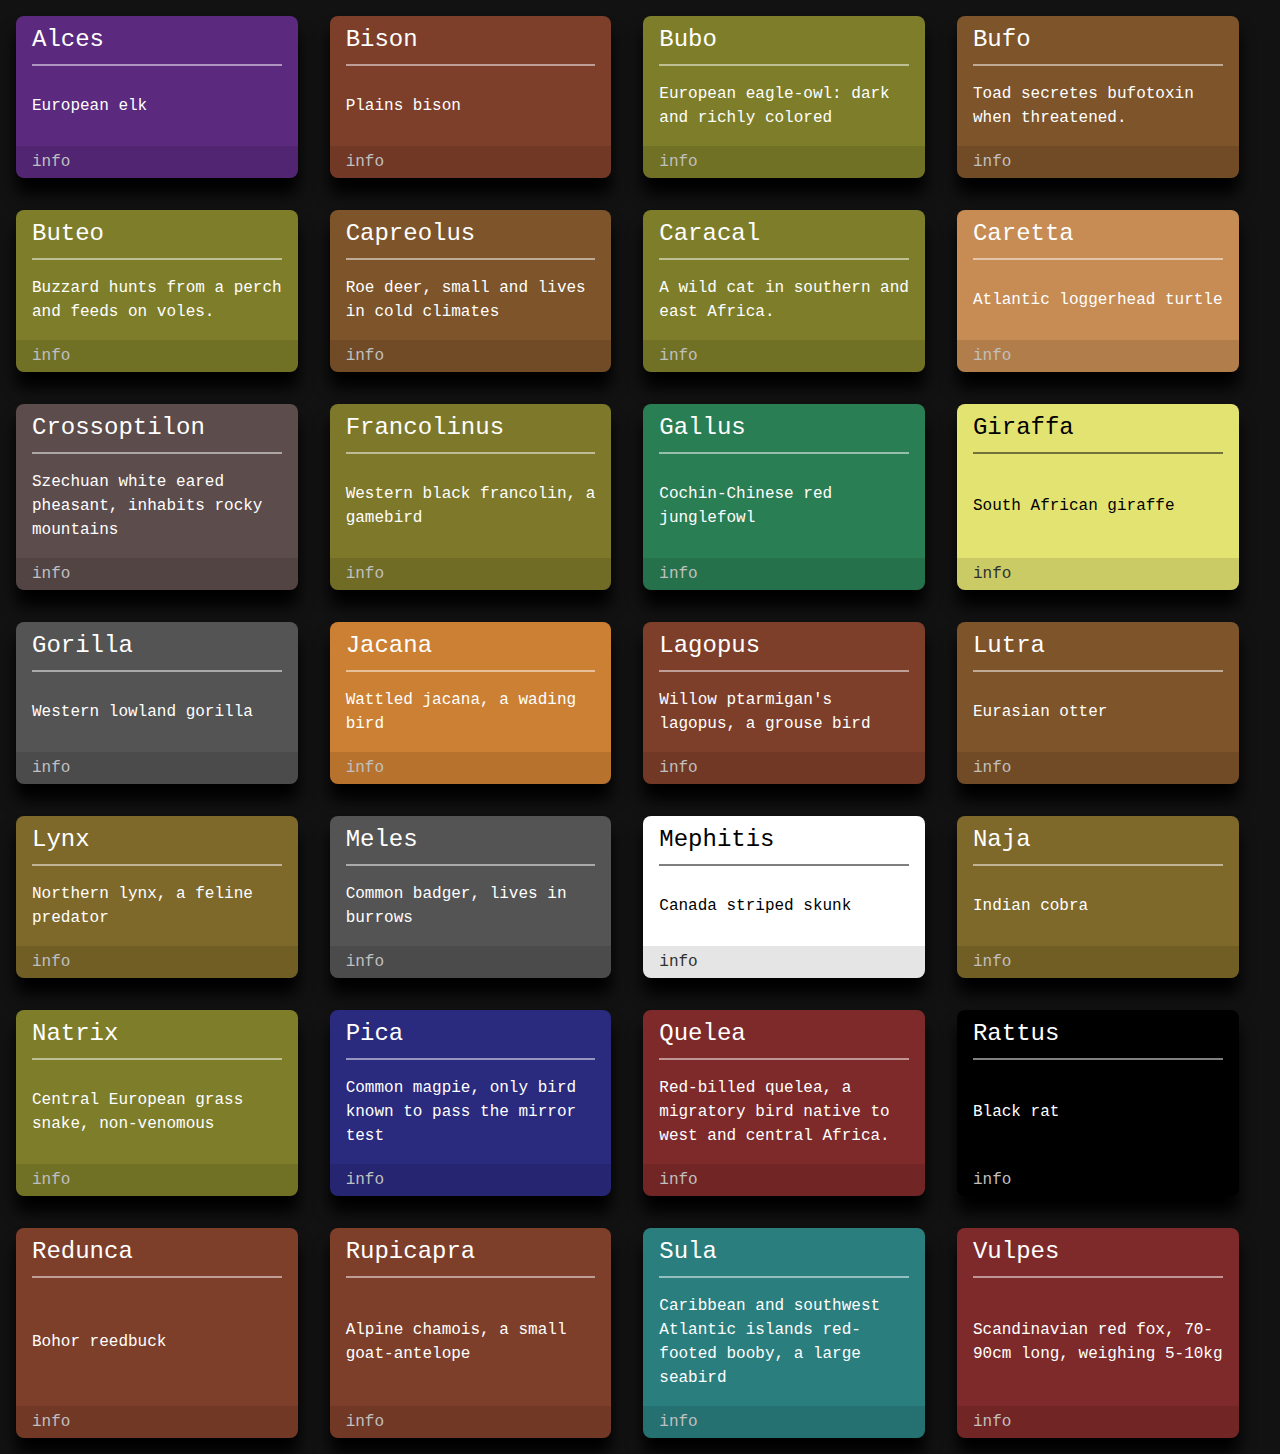
==== misc/animal.html @ 0902991e "Create animal.html" ====
<!doctype html>
<title>
Animals
</title>
<style>
	:root {color-scheme: dark;}
	body {
		display: flex;
		flex-wrap: wrap;
		font-family: monospace;
		font-size: 16px;
		margin: 0;
	}
	section {
		justify-content: space-between;
		border-radius: .5em;
		box-shadow: #000 0 1em 1em;
		display: flex;
		flex-direction: column;
		margin: 1em;
		padding: 0 1em;
		overflow: hidden;
		width: 26ch;
	}
	a {
		color: #C0C0C0;
		display: block;
		background: rgba(0,0,0,.1);
		line-height: 2;
		margin: 0 -1em;
		padding: 0 1em;
		text-decoration: none;
	}
	.light a {
		color: #303030;
	}
	a:hover {
		background: rgba(32,32,32,.3);
	}
	h2 {
		border-bottom: 2px solid;
		border-bottom-color: rgba(255,255,255,.5);
		font-weight: normal;
		line-height: 2;
		margin: 0;
	}
	.light {
		color: #000;
	}
	.light h2 {
		border-bottom-color: rgba(0,0,0,.5);
	}
	p {
		line-height: 1.5;
		margin: 1em 0;
	}
</style>

<section style="background-color: hsl(275, 50%, 33%)">
	<h2>Alces</h2>
	<p>European elk</p>
	<a href="https://en.wikipedia.org/wiki/Moose#Subspecies">info</a>
</section>

<section style="background-color: hsl(15, 50%, 33%)">
	<h2>Bison</h2>
	<p>Plains bison</p>
	<a href="https://en.wikipedia.org/wiki/Plains_bison">info</a>
</section>

<section style="background-color: hsl(60, 50%, 33%)">
	<h2>Bubo</h2>
	<p>European eagle-owl: dark and richly colored</p>
	<a href="https://en.wikipedia.org/wiki/Eurasian_eagle-owl#Subspecies">info</a>
</section>

<section style="background-color: hsl(30, 50%, 33%)">
	<h2>Bufo</h2>
	<p>Toad secretes bufotoxin when threatened.</p>
	<a href="https://en.wikipedia.org/wiki/Common_toad">info</a>
</section>

<section style="background-color: hsl(60, 50%, 33%)">
	<h2>Buteo</h2>
	<p>Buzzard hunts from a perch and feeds on voles.</p>
	<a href="https://en.wikipedia.org/wiki/Common_buzzard">info</a>
</section>

<section style="background-color: hsl(30, 50%, 33%)">
	<h2>Capreolus</h2>
	<p>Roe deer, small and lives in cold climates</p>
	<a href="https://en.wikipedia.org/wiki/Roe_deer">info</a>
</section>

<section style="background-color: hsl(60, 50%, 33%)">
	<h2>Caracal</h2>
	<p>A wild cat in southern and east Africa.</p>
	<a href="https://en.wikipedia.org/wiki/Caracal">info</a>
</section>

<section style="background-color: hsl(30, 50%, 55%)">
	<h2>Caretta</h2>
	<p>Atlantic loggerhead turtle</p>
	<a href="https://en.wikipedia.org/wiki/Loggerhead_sea_turtle">info</a>
</section>

<section style="background-color: hsl(0, 10%, 33%)">
	<h2>Crossoptilon</h2>
	<p>Szechuan white eared pheasant, inhabits rocky mountains</p>
	<a href="https://en.wikipedia.org/wiki/Crossoptilon_crossoptilon_crossoptilon">info</a>
</section>

<section style="background-color: hsl(56, 50%, 33%)">
	<h2>Francolinus</h2>
	<p>Western black francolin, a gamebird</p>
	<a href="https://en.wikipedia.org/wiki/Black_francolin">info</a>
</section>

<section style="background-color: hsl(150, 50%, 33%)">
	<h2>Gallus</h2>
	<p>Cochin-Chinese red junglefowl</p>
	<a href="https://en.wikipedia.org/wiki/Gallus_gallus_gallus">info</a>
</section>

<section class="light" style="background-color: hsl(60, 67%, 67%);">
	<h2>Giraffa</h2>
	<p>South African giraffe</p>
	<a href="https://en.wikipedia.org/wiki/Southern_giraffe">info</a>
</section>

<section style="background-color: hsl(0, 0%, 33%)">
	<h2>Gorilla</h2>
	<p>Western lowland gorilla</p>
	<a href="https://en.wikipedia.org/wiki/Gorilla_gorilla_gorilla">info</a>
</section>

<section style="background-color: hsl(30, 60%, 50%)">
	<h2>Jacana</h2>
	<p>Wattled jacana, a wading bird</p>
	<a href="https://en.wikipedia.org/wiki/Wattled_jacana">info</a>
</section>

<section style="background-color: hsl(15, 50%, 33%)">
	<h2>Lagopus</h2>
	<p>Willow ptarmigan's lagopus, a grouse bird</p>
	<a href="https://en.wikipedia.org/wiki/Willow_ptarmigan">info</a>
</section>

<section style="background-color: hsl(30, 50%, 33%)">
	<h2>Lutra</h2>
	<p>Eurasian otter</p>
	<a href="https://en.wikipedia.org/wiki/Eurasian_otter">info</a>
</section>

<section style="background-color: hsl(45, 50%, 33%)">
	<h2>Lynx</h2>
	<p>Northern lynx, a feline predator</p>
	<a href="https://en.wikipedia.org/wiki/Northern_lynx">info</a>
</section>

<section style="background-color: hsl(0, 0%, 33%)">
	<h2>Meles</h2>
	<p>Common badger, lives in burrows</p>
	<a href="https://en.wikipedia.org/wiki/European_badger">info</a>
</section>

<section class="light" style="background-color: hsl(0, 0%, 100%);">
	<h2>Mephitis</h2>
	<p>Canada striped skunk</p>
	<a href="https://en.wikipedia.org/wiki/Striped_skunk">info</a>
</section>

<section style="background-color: hsl(45, 50%, 33%)">
	<h2>Naja</h2>
	<p>Indian cobra</p>
	<a href="https://en.wikipedia.org/wiki/Indian_cobra">info</a>
</section>

<section style="background-color: hsl(60, 50%, 33%)">
	<h2>Natrix</h2>
	<p>Central European grass snake, non-venomous</p>
	<a href="https://en.wikipedia.org/wiki/Grass_snake">info</a>
</section>

<section style="background-color: hsl(240, 50%, 33%)">
	<h2>Pica</h2>
	<p>Common magpie, only bird known to pass the mirror test</p>
	<a href="https://en.wikipedia.org/wiki/Eurasian_magpie">info</a>
</section>

<section style="background-color: hsl(0, 50%, 33%)">
	<h2>Quelea</h2>
	<p>Red-billed quelea, a migratory bird native to west and central Africa.</p>
	<a href="https://en.wikipedia.org/wiki/Red-billed_quelea">info</a>
</section>

<section style="background-color: hsl(0, 0%, 0%)">
	<h2>Rattus</h2>
	<p>Black rat</p>
	<a href="https://en.wikipedia.org/wiki/Black_Rat">info</a>
</section>

<section style="background-color: hsl(15, 50%, 33%)">
	<h2>Redunca</h2>
	<p>Bohor reedbuck</p>
	<a href="https://en.wikipedia.org/wiki/Bohor_reedbuck">info</a>
</section>

<section style="background-color: hsl(15, 50%, 33%)">
	<h2>Rupicapra</h2>
	<p>Alpine chamois, a small goat-antelope</p>
	<a href="https://en.wikipedia.org/wiki/Chamois">info</a>
</section>

<section style="background-color: hsl(180, 50%, 33%)">
	<h2>Sula</h2>
	<p>Caribbean and southwest Atlantic islands red-footed booby, a large seabird</p>
	<a href="https://en.wikipedia.org/wiki/Red-footed_booby">info</a>
</section>

<section style="background-color: hsl(0, 50%, 33%)">
	<h2>Vulpes</h2>
	<p>Scandinavian red fox, 70-90cm long, weighing 5-10kg</p>
	<a href="https://en.wikipedia.org/wiki/Red_fox">info</a>
</section>
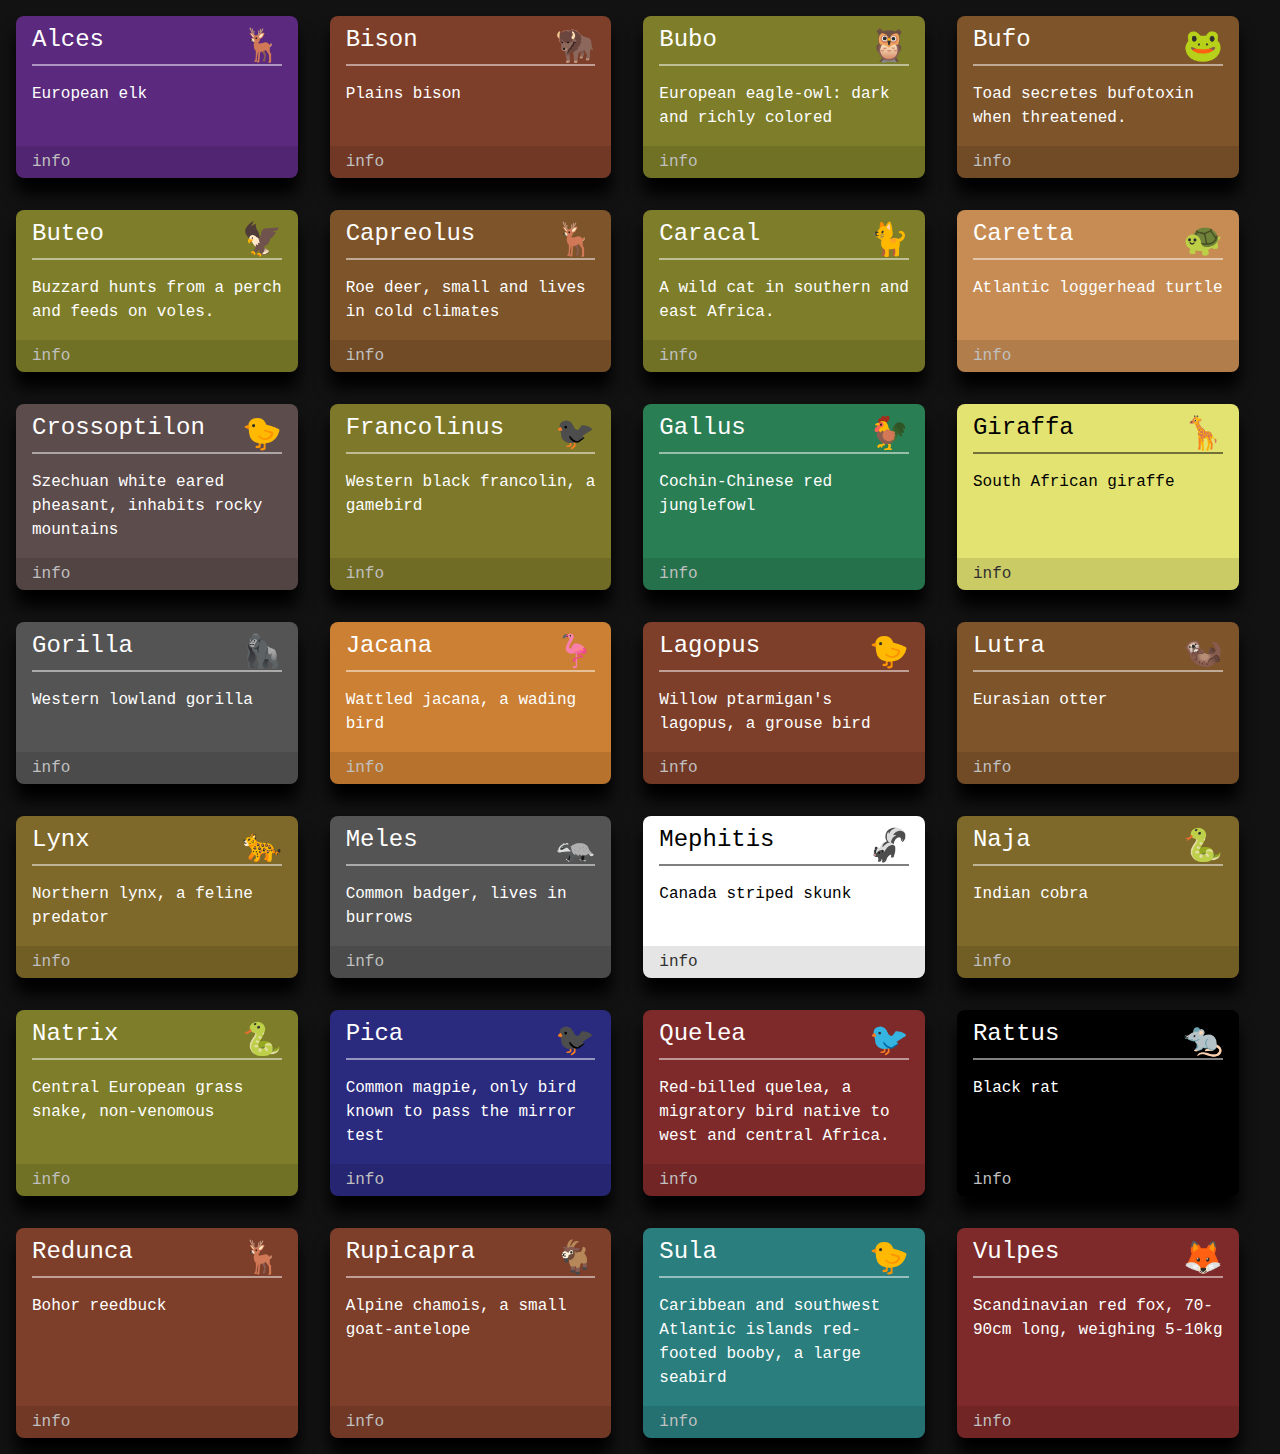
==== commit af1849e1: "Update animal.html" ====
--- a/misc/animal.html
+++ b/misc/animal.html
@@ -12,23 +12,24 @@
 		margin: 0;
 	}
 	section {
-		justify-content: space-between;
 		border-radius: .5em;
 		box-shadow: #000 0 1em 1em;
-		display: flex;
-		flex-direction: column;
 		margin: 1em;
-		padding: 0 1em;
+		padding: 0 1em 2em 1em;
+		position: relative;
 		overflow: hidden;
 		width: 26ch;
 	}
 	a {
+		bottom: 0;
 		color: #C0C0C0;
 		display: block;
 		background: rgba(0,0,0,.1);
 		line-height: 2;
 		margin: 0 -1em;
 		padding: 0 1em;
+		position: absolute;
+		width: 100%;
 		text-decoration: none;
 	}
 	.light a {
@@ -54,171 +55,204 @@
 		line-height: 1.5;
 		margin: 1em 0;
 	}
+	.emoji {
+		float: right;
+		font-size: 2em;
+		line-height: 2;
+	}
 </style>
 
 <section style="background-color: hsl(275, 50%, 33%)">
+	<div class='emoji'>🦌</div>
 	<h2>Alces</h2>
 	<p>European elk</p>
 	<a href="https://en.wikipedia.org/wiki/Moose#Subspecies">info</a>
 </section>
 
 <section style="background-color: hsl(15, 50%, 33%)">
+	<div class='emoji'>🦬</div>
 	<h2>Bison</h2>
 	<p>Plains bison</p>
 	<a href="https://en.wikipedia.org/wiki/Plains_bison">info</a>
 </section>
 
 <section style="background-color: hsl(60, 50%, 33%)">
+	<div class='emoji'>🦉</div>
 	<h2>Bubo</h2>
 	<p>European eagle-owl: dark and richly colored</p>
 	<a href="https://en.wikipedia.org/wiki/Eurasian_eagle-owl#Subspecies">info</a>
 </section>
 
 <section style="background-color: hsl(30, 50%, 33%)">
+	<div class='emoji'>🐸</div>
 	<h2>Bufo</h2>
 	<p>Toad secretes bufotoxin when threatened.</p>
 	<a href="https://en.wikipedia.org/wiki/Common_toad">info</a>
 </section>
 
 <section style="background-color: hsl(60, 50%, 33%)">
+	<div class='emoji'>🦅</div>
 	<h2>Buteo</h2>
 	<p>Buzzard hunts from a perch and feeds on voles.</p>
 	<a href="https://en.wikipedia.org/wiki/Common_buzzard">info</a>
 </section>
 
 <section style="background-color: hsl(30, 50%, 33%)">
+	<div class='emoji'>🦌</div>
 	<h2>Capreolus</h2>
 	<p>Roe deer, small and lives in cold climates</p>
 	<a href="https://en.wikipedia.org/wiki/Roe_deer">info</a>
 </section>
 
 <section style="background-color: hsl(60, 50%, 33%)">
+	<div class='emoji'>🐈</div>
 	<h2>Caracal</h2>
 	<p>A wild cat in southern and east Africa.</p>
 	<a href="https://en.wikipedia.org/wiki/Caracal">info</a>
 </section>
 
 <section style="background-color: hsl(30, 50%, 55%)">
+	<div class='emoji'>🐢</div>
 	<h2>Caretta</h2>
 	<p>Atlantic loggerhead turtle</p>
 	<a href="https://en.wikipedia.org/wiki/Loggerhead_sea_turtle">info</a>
 </section>
 
 <section style="background-color: hsl(0, 10%, 33%)">
+	<div class='emoji'>🐤</div>
 	<h2>Crossoptilon</h2>
 	<p>Szechuan white eared pheasant, inhabits rocky mountains</p>
 	<a href="https://en.wikipedia.org/wiki/Crossoptilon_crossoptilon_crossoptilon">info</a>
 </section>
 
 <section style="background-color: hsl(56, 50%, 33%)">
+	<div class='emoji'>🐦‍⬛</div>
 	<h2>Francolinus</h2>
 	<p>Western black francolin, a gamebird</p>
 	<a href="https://en.wikipedia.org/wiki/Black_francolin">info</a>
 </section>
 
 <section style="background-color: hsl(150, 50%, 33%)">
+	<div class='emoji'>🐓</div>
 	<h2>Gallus</h2>
 	<p>Cochin-Chinese red junglefowl</p>
 	<a href="https://en.wikipedia.org/wiki/Gallus_gallus_gallus">info</a>
 </section>
 
 <section class="light" style="background-color: hsl(60, 67%, 67%);">
+	<div class='emoji'>🦒</div>
 	<h2>Giraffa</h2>
 	<p>South African giraffe</p>
 	<a href="https://en.wikipedia.org/wiki/Southern_giraffe">info</a>
 </section>
 
 <section style="background-color: hsl(0, 0%, 33%)">
+	<div class='emoji'>🦍</div>
 	<h2>Gorilla</h2>
 	<p>Western lowland gorilla</p>
 	<a href="https://en.wikipedia.org/wiki/Gorilla_gorilla_gorilla">info</a>
 </section>
 
 <section style="background-color: hsl(30, 60%, 50%)">
+	<div class='emoji'>🦩</div>
 	<h2>Jacana</h2>
 	<p>Wattled jacana, a wading bird</p>
 	<a href="https://en.wikipedia.org/wiki/Wattled_jacana">info</a>
 </section>
 
 <section style="background-color: hsl(15, 50%, 33%)">
+	<div class='emoji'>🐤</div>
 	<h2>Lagopus</h2>
 	<p>Willow ptarmigan's lagopus, a grouse bird</p>
 	<a href="https://en.wikipedia.org/wiki/Willow_ptarmigan">info</a>
 </section>
 
 <section style="background-color: hsl(30, 50%, 33%)">
+	<div class='emoji'>🦦</div>
 	<h2>Lutra</h2>
 	<p>Eurasian otter</p>
 	<a href="https://en.wikipedia.org/wiki/Eurasian_otter">info</a>
 </section>
 
 <section style="background-color: hsl(45, 50%, 33%)">
+	<div class='emoji'>🐆</div>
 	<h2>Lynx</h2>
 	<p>Northern lynx, a feline predator</p>
 	<a href="https://en.wikipedia.org/wiki/Northern_lynx">info</a>
 </section>
 
 <section style="background-color: hsl(0, 0%, 33%)">
+	<div class='emoji'>🦡</div>
 	<h2>Meles</h2>
 	<p>Common badger, lives in burrows</p>
 	<a href="https://en.wikipedia.org/wiki/European_badger">info</a>
 </section>
 
 <section class="light" style="background-color: hsl(0, 0%, 100%);">
+	<div class='emoji'>🦨</div>
 	<h2>Mephitis</h2>
 	<p>Canada striped skunk</p>
 	<a href="https://en.wikipedia.org/wiki/Striped_skunk">info</a>
 </section>
 
 <section style="background-color: hsl(45, 50%, 33%)">
+	<div class='emoji'>🐍</div>
 	<h2>Naja</h2>
 	<p>Indian cobra</p>
 	<a href="https://en.wikipedia.org/wiki/Indian_cobra">info</a>
 </section>
 
 <section style="background-color: hsl(60, 50%, 33%)">
+	<div class='emoji'>🐍</div>
 	<h2>Natrix</h2>
 	<p>Central European grass snake, non-venomous</p>
 	<a href="https://en.wikipedia.org/wiki/Grass_snake">info</a>
 </section>
 
 <section style="background-color: hsl(240, 50%, 33%)">
+	<div class='emoji'>🐦‍⬛</div>
 	<h2>Pica</h2>
 	<p>Common magpie, only bird known to pass the mirror test</p>
 	<a href="https://en.wikipedia.org/wiki/Eurasian_magpie">info</a>
 </section>
 
 <section style="background-color: hsl(0, 50%, 33%)">
+	<div class='emoji'>🐦</div>
 	<h2>Quelea</h2>
 	<p>Red-billed quelea, a migratory bird native to west and central Africa.</p>
 	<a href="https://en.wikipedia.org/wiki/Red-billed_quelea">info</a>
 </section>
 
 <section style="background-color: hsl(0, 0%, 0%)">
+	<div class='emoji'>🐀</div>
 	<h2>Rattus</h2>
 	<p>Black rat</p>
 	<a href="https://en.wikipedia.org/wiki/Black_Rat">info</a>
 </section>
 
 <section style="background-color: hsl(15, 50%, 33%)">
+	<div class='emoji'>🦌</div>
 	<h2>Redunca</h2>
 	<p>Bohor reedbuck</p>
 	<a href="https://en.wikipedia.org/wiki/Bohor_reedbuck">info</a>
 </section>
 
 <section style="background-color: hsl(15, 50%, 33%)">
+	<div class='emoji'>🐐</div>
 	<h2>Rupicapra</h2>
 	<p>Alpine chamois, a small goat-antelope</p>
 	<a href="https://en.wikipedia.org/wiki/Chamois">info</a>
 </section>
 
 <section style="background-color: hsl(180, 50%, 33%)">
+	<div class='emoji'>🐤</div>
 	<h2>Sula</h2>
 	<p>Caribbean and southwest Atlantic islands red-footed booby, a large seabird</p>
 	<a href="https://en.wikipedia.org/wiki/Red-footed_booby">info</a>
 </section>
 
 <section style="background-color: hsl(0, 50%, 33%)">
+	<div class='emoji'>🦊</div>
 	<h2>Vulpes</h2>
 	<p>Scandinavian red fox, 70-90cm long, weighing 5-10kg</p>
 	<a href="https://en.wikipedia.org/wiki/Red_fox">info</a>
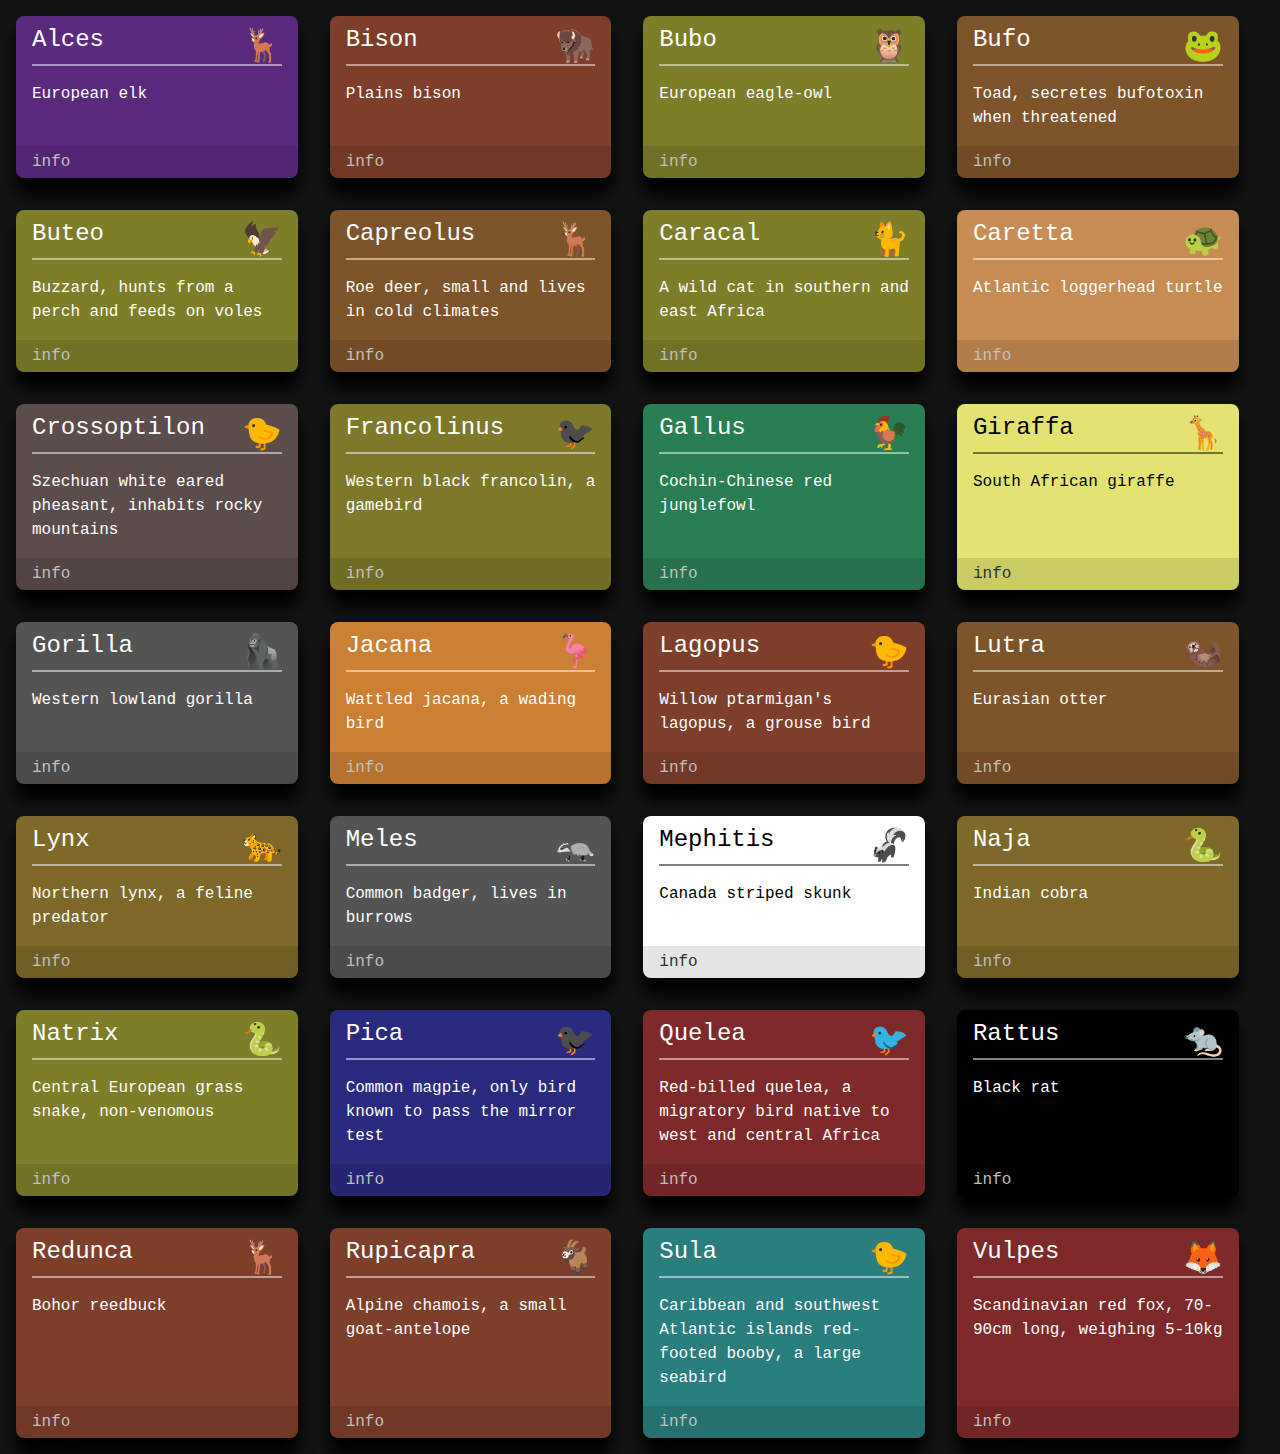
==== commit daea2db9: "Update animal.html" ====
--- a/misc/animal.html
+++ b/misc/animal.html
@@ -79,21 +79,21 @@
 <section style="background-color: hsl(60, 50%, 33%)">
 	<div class='emoji'>🦉</div>
 	<h2>Bubo</h2>
-	<p>European eagle-owl: dark and richly colored</p>
+	<p>European eagle-owl</p>
 	<a href="https://en.wikipedia.org/wiki/Eurasian_eagle-owl#Subspecies">info</a>
 </section>
 
 <section style="background-color: hsl(30, 50%, 33%)">
 	<div class='emoji'>🐸</div>
 	<h2>Bufo</h2>
-	<p>Toad secretes bufotoxin when threatened.</p>
+	<p>Toad, secretes bufotoxin when threatened</p>
 	<a href="https://en.wikipedia.org/wiki/Common_toad">info</a>
 </section>
 
 <section style="background-color: hsl(60, 50%, 33%)">
 	<div class='emoji'>🦅</div>
 	<h2>Buteo</h2>
-	<p>Buzzard hunts from a perch and feeds on voles.</p>
+	<p>Buzzard, hunts from a perch and feeds on voles</p>
 	<a href="https://en.wikipedia.org/wiki/Common_buzzard">info</a>
 </section>
 
@@ -107,7 +107,7 @@
 <section style="background-color: hsl(60, 50%, 33%)">
 	<div class='emoji'>🐈</div>
 	<h2>Caracal</h2>
-	<p>A wild cat in southern and east Africa.</p>
+	<p>A wild cat in southern and east Africa</p>
 	<a href="https://en.wikipedia.org/wiki/Caracal">info</a>
 </section>
 
@@ -219,7 +219,7 @@
 <section style="background-color: hsl(0, 50%, 33%)">
 	<div class='emoji'>🐦</div>
 	<h2>Quelea</h2>
-	<p>Red-billed quelea, a migratory bird native to west and central Africa.</p>
+	<p>Red-billed quelea, a migratory bird native to west and central Africa</p>
 	<a href="https://en.wikipedia.org/wiki/Red-billed_quelea">info</a>
 </section>
 
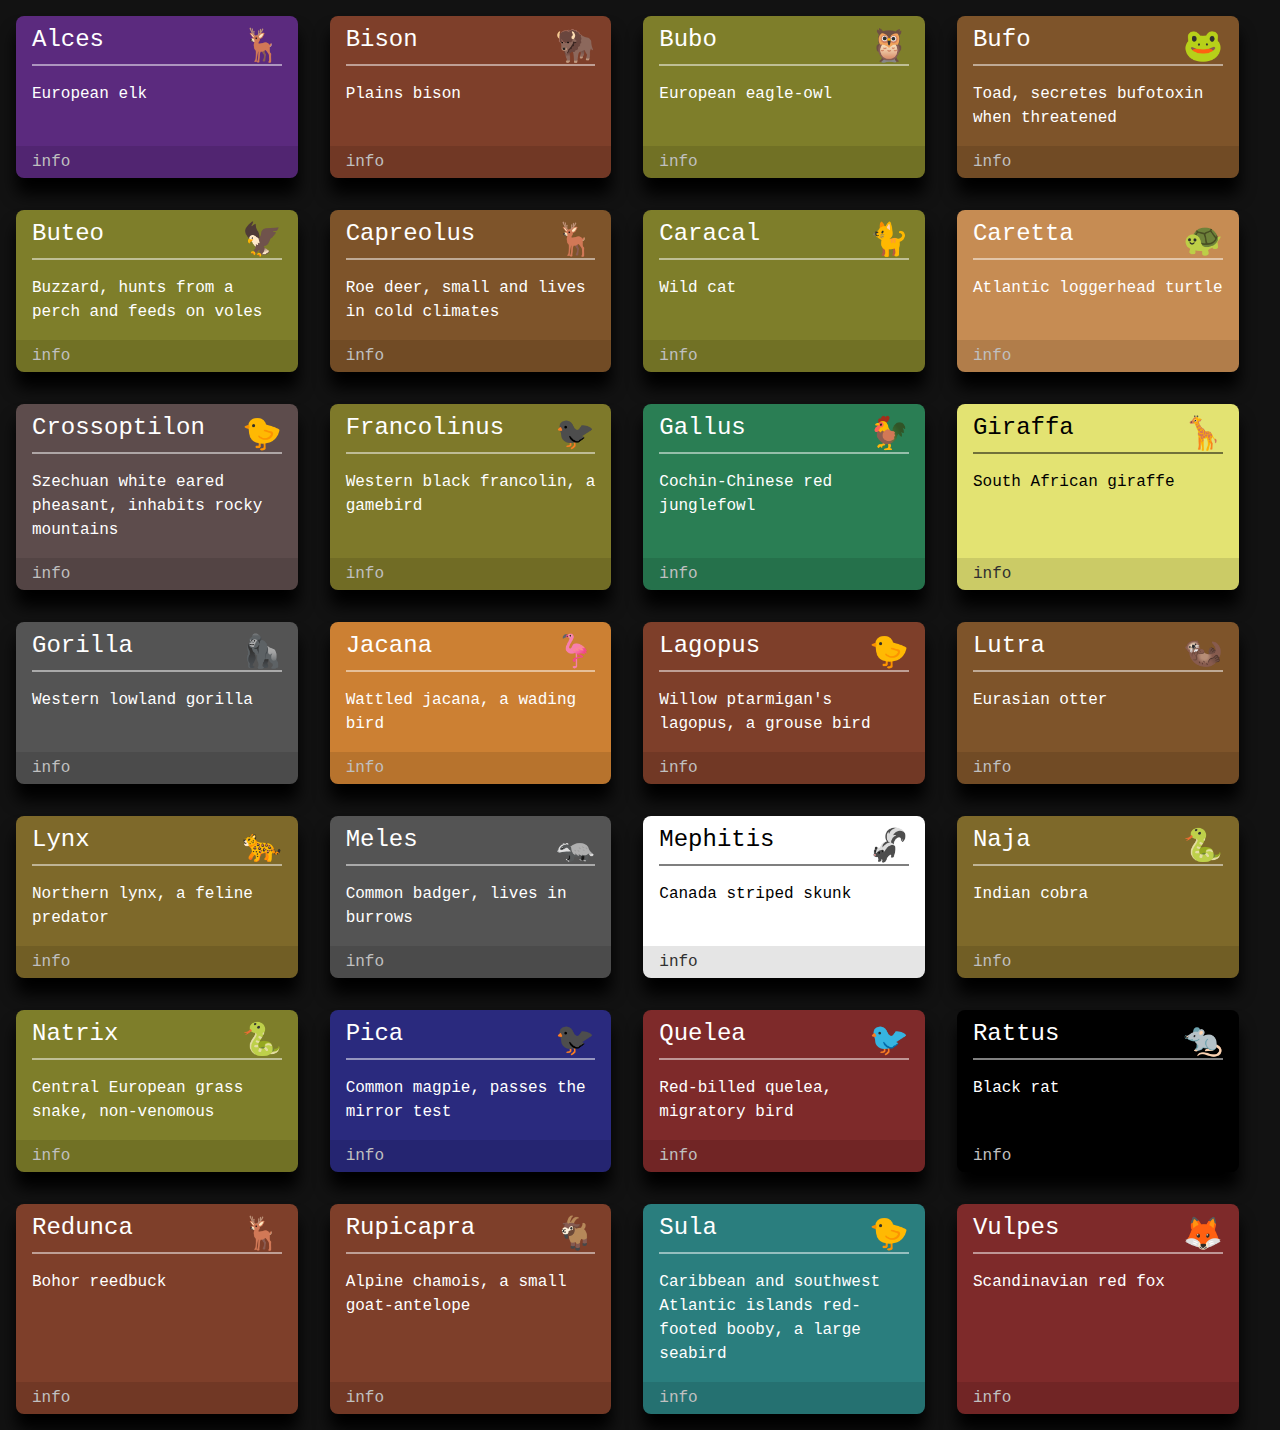
==== commit fcd5716b: "Update animal.html" ====
--- a/misc/animal.html
+++ b/misc/animal.html
@@ -107,7 +107,7 @@
 <section style="background-color: hsl(60, 50%, 33%)">
 	<div class='emoji'>🐈</div>
 	<h2>Caracal</h2>
-	<p>A wild cat in southern and east Africa</p>
+	<p>Wild cat</p>
 	<a href="https://en.wikipedia.org/wiki/Caracal">info</a>
 </section>
 
@@ -212,14 +212,14 @@
 <section style="background-color: hsl(240, 50%, 33%)">
 	<div class='emoji'>🐦‍⬛</div>
 	<h2>Pica</h2>
-	<p>Common magpie, only bird known to pass the mirror test</p>
+	<p>Common magpie, passes the mirror test</p>
 	<a href="https://en.wikipedia.org/wiki/Eurasian_magpie">info</a>
 </section>
 
 <section style="background-color: hsl(0, 50%, 33%)">
 	<div class='emoji'>🐦</div>
 	<h2>Quelea</h2>
-	<p>Red-billed quelea, a migratory bird native to west and central Africa</p>
+	<p>Red-billed quelea, migratory bird</p>
 	<a href="https://en.wikipedia.org/wiki/Red-billed_quelea">info</a>
 </section>
 
@@ -254,6 +254,6 @@
 <section style="background-color: hsl(0, 50%, 33%)">
 	<div class='emoji'>🦊</div>
 	<h2>Vulpes</h2>
-	<p>Scandinavian red fox, 70-90cm long, weighing 5-10kg</p>
+	<p>Scandinavian red fox</p>
 	<a href="https://en.wikipedia.org/wiki/Red_fox">info</a>
 </section>
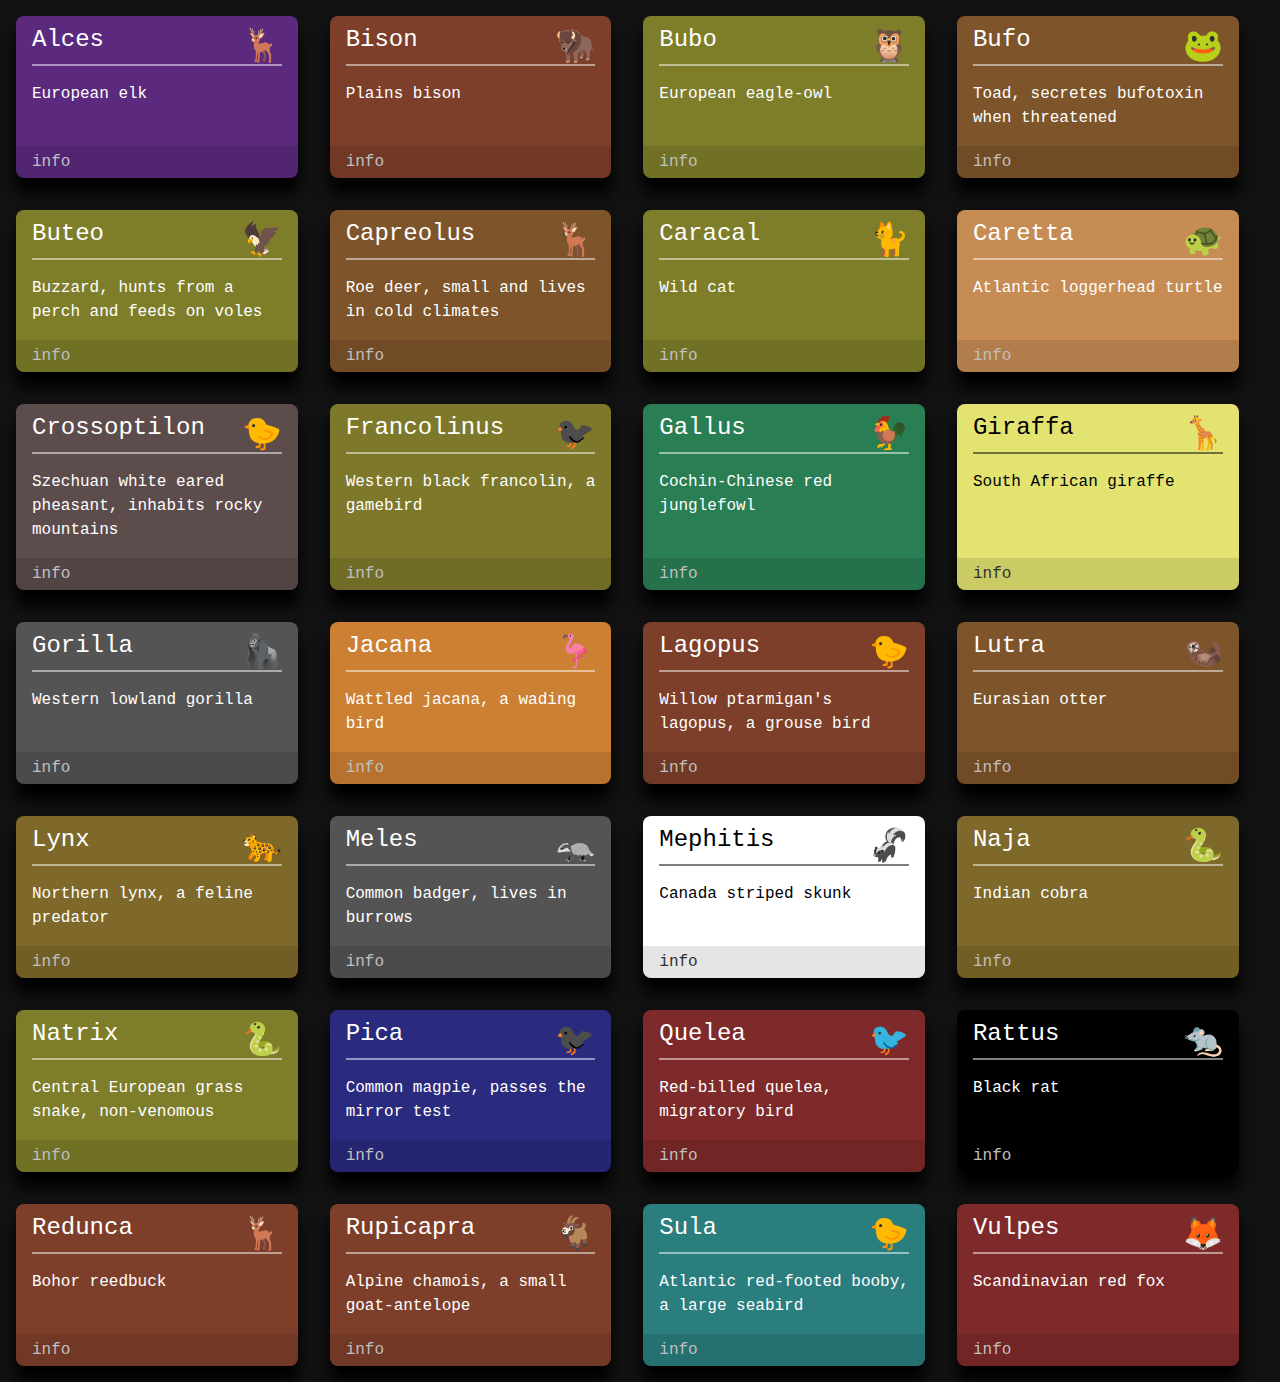
==== commit dc70b736: "Update animal.html" ====
--- a/misc/animal.html
+++ b/misc/animal.html
@@ -247,7 +247,7 @@
 <section style="background-color: hsl(180, 50%, 33%)">
 	<div class='emoji'>🐤</div>
 	<h2>Sula</h2>
-	<p>Caribbean and southwest Atlantic islands red-footed booby, a large seabird</p>
+	<p>Atlantic red-footed booby, a large seabird</p>
 	<a href="https://en.wikipedia.org/wiki/Red-footed_booby">info</a>
 </section>
 
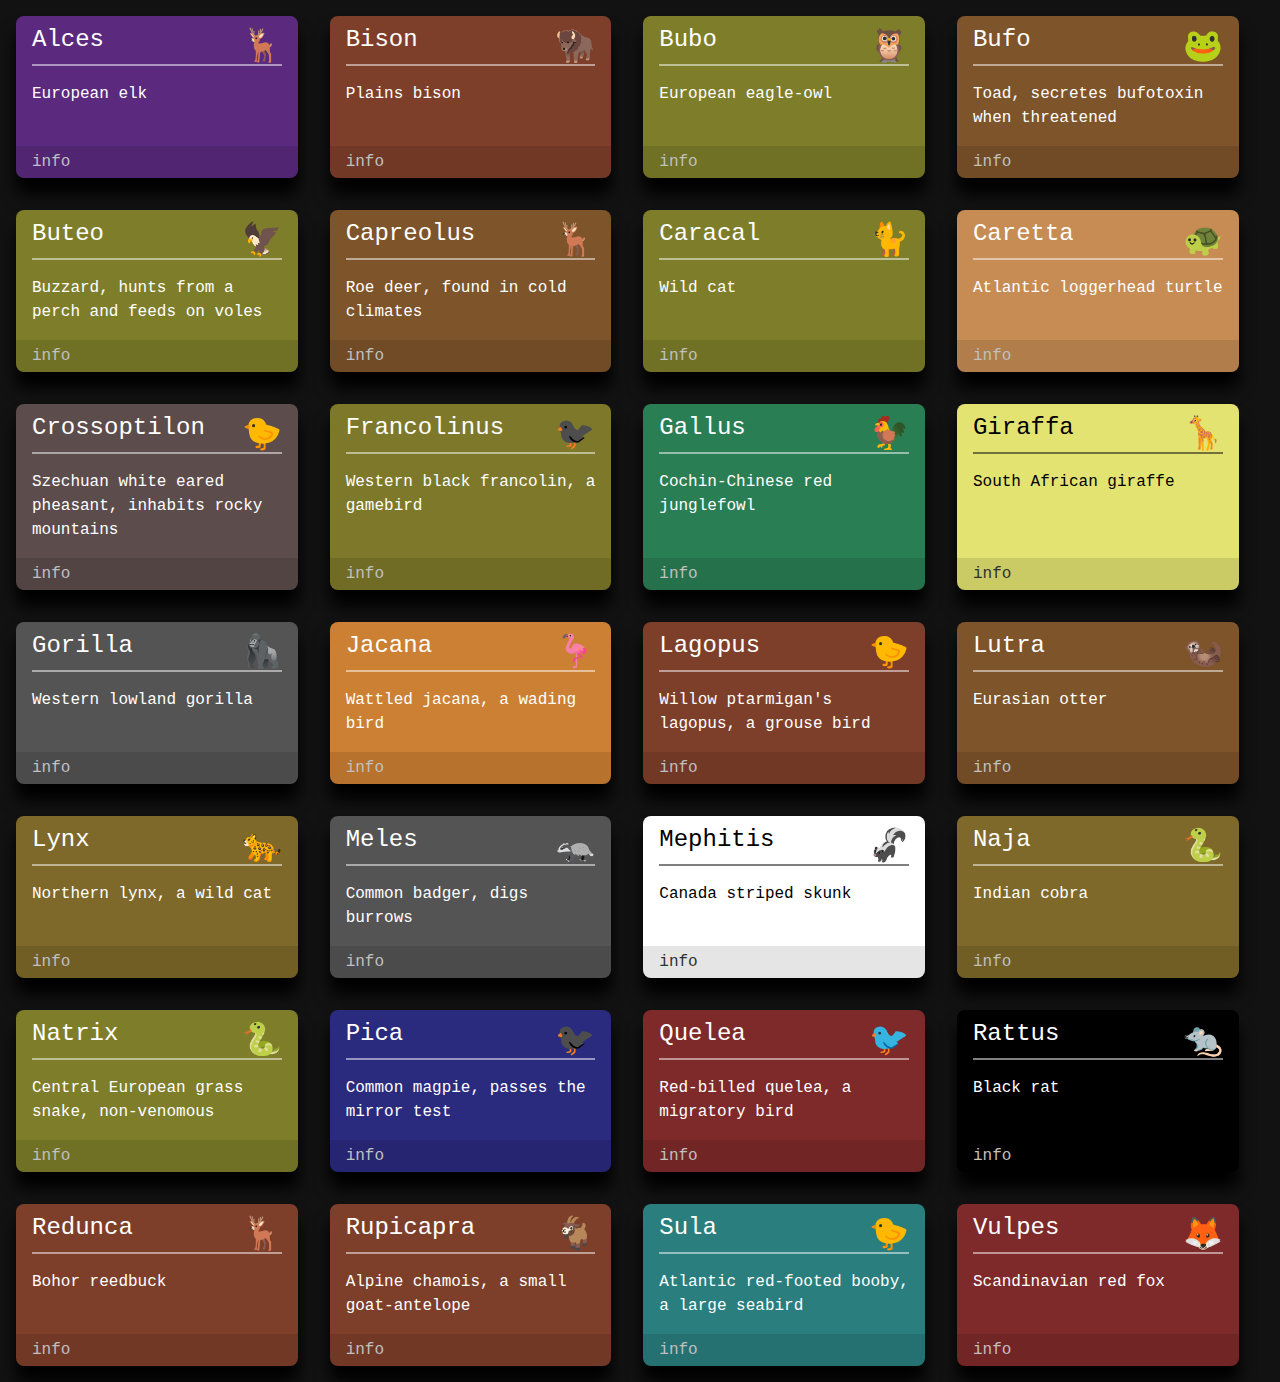
==== commit 7c4a1498: "Update animal.html" ====
--- a/misc/animal.html
+++ b/misc/animal.html
@@ -100,7 +100,7 @@
 <section style="background-color: hsl(30, 50%, 33%)">
 	<div class='emoji'>🦌</div>
 	<h2>Capreolus</h2>
-	<p>Roe deer, small and lives in cold climates</p>
+	<p>Roe deer, found in cold climates</p>
 	<a href="https://en.wikipedia.org/wiki/Roe_deer">info</a>
 </section>
 
@@ -177,14 +177,14 @@
 <section style="background-color: hsl(45, 50%, 33%)">
 	<div class='emoji'>🐆</div>
 	<h2>Lynx</h2>
-	<p>Northern lynx, a feline predator</p>
+	<p>Northern lynx, a wild cat</p>
 	<a href="https://en.wikipedia.org/wiki/Northern_lynx">info</a>
 </section>
 
 <section style="background-color: hsl(0, 0%, 33%)">
 	<div class='emoji'>🦡</div>
 	<h2>Meles</h2>
-	<p>Common badger, lives in burrows</p>
+	<p>Common badger, digs burrows</p>
 	<a href="https://en.wikipedia.org/wiki/European_badger">info</a>
 </section>
 
@@ -219,7 +219,7 @@
 <section style="background-color: hsl(0, 50%, 33%)">
 	<div class='emoji'>🐦</div>
 	<h2>Quelea</h2>
-	<p>Red-billed quelea, migratory bird</p>
+	<p>Red-billed quelea, a migratory bird</p>
 	<a href="https://en.wikipedia.org/wiki/Red-billed_quelea">info</a>
 </section>
 
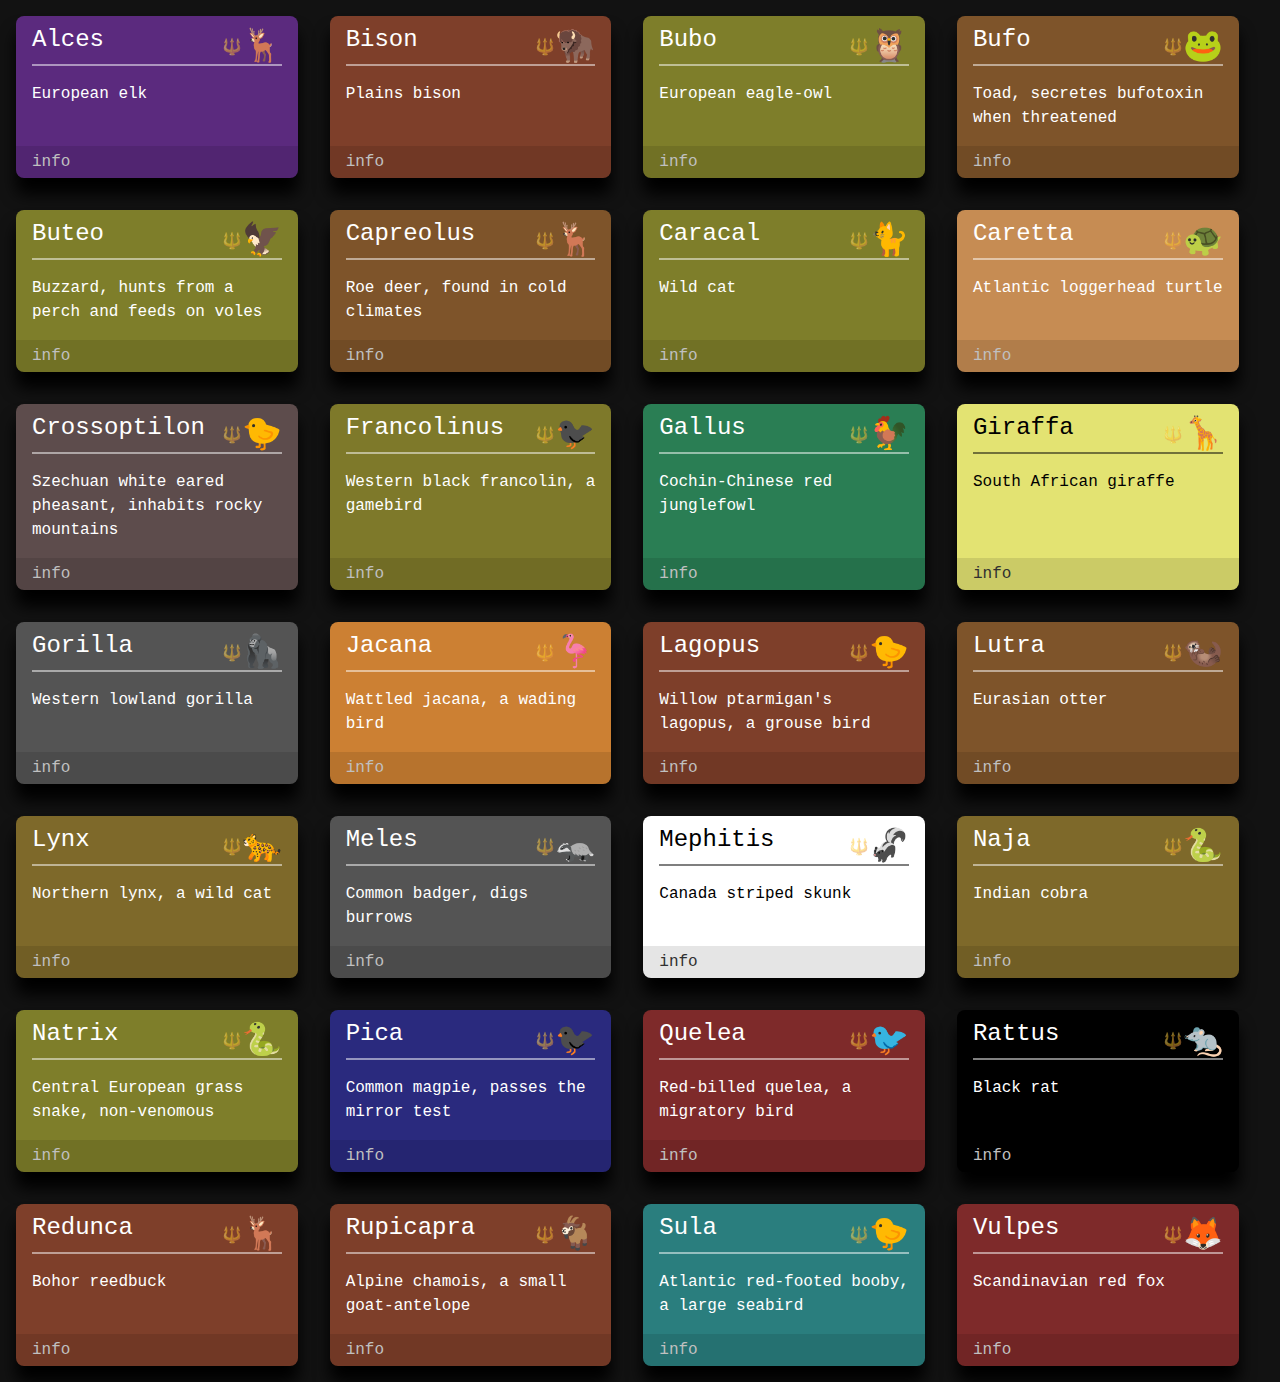
==== commit 72260578: "Update animal.html" ====
--- a/misc/animal.html
+++ b/misc/animal.html
@@ -52,208 +52,245 @@
 		border-bottom-color: rgba(0,0,0,.5);
 	}
 	p {
+		clear: both;
 		line-height: 1.5;
 		margin: 1em 0;
+	}
+	.badge {
+		float: right;
+		line-height: 4;
+		opacity: .5;
 	}
 	.emoji {
 		float: right;
 		font-size: 2em;
 		line-height: 2;
 	}
+	span[title] {
+		cursor: help;
+	}
 </style>
 
-<section style="background-color: hsl(275, 50%, 33%)">
+<section style='background-color: hsl(275, 50%, 33%)'>
 	<div class='emoji'>🦌</div>
+	<div class='badge'><span title='Triple Tautonym'>🔱</span></div>
 	<h2>Alces</h2>
 	<p>European elk</p>
-	<a href="https://en.wikipedia.org/wiki/Moose#Subspecies">info</a>
-</section>
-
-<section style="background-color: hsl(15, 50%, 33%)">
+	<a href='https://en.wikipedia.org/wiki/Moose#Subspecies'>info</a>
+</section>
+
+<section style='background-color: hsl(15, 50%, 33%)'>
 	<div class='emoji'>🦬</div>
+	<div class='badge'><span title='Triple Tautonym'>🔱</span></div>
 	<h2>Bison</h2>
 	<p>Plains bison</p>
-	<a href="https://en.wikipedia.org/wiki/Plains_bison">info</a>
-</section>
-
-<section style="background-color: hsl(60, 50%, 33%)">
+	<a href='https://en.wikipedia.org/wiki/Plains_bison'>info</a>
+</section>
+
+<section style='background-color: hsl(60, 50%, 33%)'>
 	<div class='emoji'>🦉</div>
+	<div class='badge'><span title='Triple Tautonym'>🔱</span></div>
 	<h2>Bubo</h2>
 	<p>European eagle-owl</p>
-	<a href="https://en.wikipedia.org/wiki/Eurasian_eagle-owl#Subspecies">info</a>
-</section>
-
-<section style="background-color: hsl(30, 50%, 33%)">
+	<a href='https://en.wikipedia.org/wiki/Eurasian_eagle-owl#Subspecies'>info</a>
+</section>
+
+<section style='background-color: hsl(30, 50%, 33%)'>
 	<div class='emoji'>🐸</div>
+	<div class='badge'><span title='Triple Tautonym'>🔱</span></div>
 	<h2>Bufo</h2>
 	<p>Toad, secretes bufotoxin when threatened</p>
-	<a href="https://en.wikipedia.org/wiki/Common_toad">info</a>
-</section>
-
-<section style="background-color: hsl(60, 50%, 33%)">
+	<a href='https://en.wikipedia.org/wiki/Common_toad'>info</a>
+</section>
+
+<section style='background-color: hsl(60, 50%, 33%)'>
 	<div class='emoji'>🦅</div>
+	<div class='badge'><span title='Triple Tautonym'>🔱</span></div>
 	<h2>Buteo</h2>
 	<p>Buzzard, hunts from a perch and feeds on voles</p>
-	<a href="https://en.wikipedia.org/wiki/Common_buzzard">info</a>
-</section>
-
-<section style="background-color: hsl(30, 50%, 33%)">
+	<a href='https://en.wikipedia.org/wiki/Common_buzzard'>info</a>
+</section>
+
+<section style='background-color: hsl(30, 50%, 33%)'>
 	<div class='emoji'>🦌</div>
+	<div class='badge'><span title='Triple Tautonym'>🔱</span></div>
 	<h2>Capreolus</h2>
 	<p>Roe deer, found in cold climates</p>
-	<a href="https://en.wikipedia.org/wiki/Roe_deer">info</a>
-</section>
-
-<section style="background-color: hsl(60, 50%, 33%)">
+	<a href='https://en.wikipedia.org/wiki/Roe_deer'>info</a>
+</section>
+
+<section style='background-color: hsl(60, 50%, 33%)'>
 	<div class='emoji'>🐈</div>
+	<div class='badge'><span title='Triple Tautonym'>🔱</span></div>
 	<h2>Caracal</h2>
 	<p>Wild cat</p>
-	<a href="https://en.wikipedia.org/wiki/Caracal">info</a>
-</section>
-
-<section style="background-color: hsl(30, 50%, 55%)">
+	<a href='https://en.wikipedia.org/wiki/Caracal'>info</a>
+</section>
+
+<section style='background-color: hsl(30, 50%, 55%)'>
 	<div class='emoji'>🐢</div>
+	<div class='badge'><span title='Triple Tautonym'>🔱</span></div>
 	<h2>Caretta</h2>
 	<p>Atlantic loggerhead turtle</p>
-	<a href="https://en.wikipedia.org/wiki/Loggerhead_sea_turtle">info</a>
-</section>
-
-<section style="background-color: hsl(0, 10%, 33%)">
+	<a href='https://en.wikipedia.org/wiki/Loggerhead_sea_turtle'>info</a>
+</section>
+
+<section style='background-color: hsl(0, 10%, 33%)'>
 	<div class='emoji'>🐤</div>
+	<div class='badge'><span title='Triple Tautonym'>🔱</span></div>
 	<h2>Crossoptilon</h2>
 	<p>Szechuan white eared pheasant, inhabits rocky mountains</p>
-	<a href="https://en.wikipedia.org/wiki/Crossoptilon_crossoptilon_crossoptilon">info</a>
-</section>
-
-<section style="background-color: hsl(56, 50%, 33%)">
+	<a href='https://en.wikipedia.org/wiki/Crossoptilon_crossoptilon_crossoptilon'>info</a>
+</section>
+
+<section style='background-color: hsl(56, 50%, 33%)'>
 	<div class='emoji'>🐦‍⬛</div>
+	<div class='badge'><span title='Triple Tautonym'>🔱</span></div>
 	<h2>Francolinus</h2>
 	<p>Western black francolin, a gamebird</p>
-	<a href="https://en.wikipedia.org/wiki/Black_francolin">info</a>
-</section>
-
-<section style="background-color: hsl(150, 50%, 33%)">
+	<a href='https://en.wikipedia.org/wiki/Black_francolin'>info</a>
+</section>
+
+<section style='background-color: hsl(150, 50%, 33%)'>
 	<div class='emoji'>🐓</div>
+	<div class='badge'><span title='Triple Tautonym'>🔱</span></div>
 	<h2>Gallus</h2>
 	<p>Cochin-Chinese red junglefowl</p>
-	<a href="https://en.wikipedia.org/wiki/Gallus_gallus_gallus">info</a>
-</section>
-
-<section class="light" style="background-color: hsl(60, 67%, 67%);">
+	<a href='https://en.wikipedia.org/wiki/Gallus_gallus_gallus'>info</a>
+</section>
+
+<section class="light" style='background-color: hsl(60, 67%, 67%);'>
 	<div class='emoji'>🦒</div>
+	<div class='badge'><span title='Triple Tautonym'>🔱</span></div>
 	<h2>Giraffa</h2>
 	<p>South African giraffe</p>
-	<a href="https://en.wikipedia.org/wiki/Southern_giraffe">info</a>
-</section>
-
-<section style="background-color: hsl(0, 0%, 33%)">
+	<a href='https://en.wikipedia.org/wiki/Southern_giraffe'>info</a>
+</section>
+
+<section style='background-color: hsl(0, 0%, 33%)'>
 	<div class='emoji'>🦍</div>
+	<div class='badge'><span title='Triple Tautonym'>🔱</span></div>
 	<h2>Gorilla</h2>
 	<p>Western lowland gorilla</p>
-	<a href="https://en.wikipedia.org/wiki/Gorilla_gorilla_gorilla">info</a>
-</section>
-
-<section style="background-color: hsl(30, 60%, 50%)">
+	<a href='https://en.wikipedia.org/wiki/Gorilla_gorilla_gorilla'>info</a>
+</section>
+
+<section style='background-color: hsl(30, 60%, 50%)'>
 	<div class='emoji'>🦩</div>
+	<div class='badge'><span title='Triple Tautonym'>🔱</span></div>
 	<h2>Jacana</h2>
 	<p>Wattled jacana, a wading bird</p>
-	<a href="https://en.wikipedia.org/wiki/Wattled_jacana">info</a>
-</section>
-
-<section style="background-color: hsl(15, 50%, 33%)">
+	<a href='https://en.wikipedia.org/wiki/Wattled_jacana'>info</a>
+</section>
+
+<section style='background-color: hsl(15, 50%, 33%)'>
 	<div class='emoji'>🐤</div>
+	<div class='badge'><span title='Triple Tautonym'>🔱</span></div>
 	<h2>Lagopus</h2>
 	<p>Willow ptarmigan's lagopus, a grouse bird</p>
-	<a href="https://en.wikipedia.org/wiki/Willow_ptarmigan">info</a>
-</section>
-
-<section style="background-color: hsl(30, 50%, 33%)">
+	<a href='https://en.wikipedia.org/wiki/Willow_ptarmigan'>info</a>
+</section>
+
+<section style='background-color: hsl(30, 50%, 33%)'>
 	<div class='emoji'>🦦</div>
+	<div class='badge'><span title='Triple Tautonym'>🔱</span></div>
 	<h2>Lutra</h2>
 	<p>Eurasian otter</p>
-	<a href="https://en.wikipedia.org/wiki/Eurasian_otter">info</a>
-</section>
-
-<section style="background-color: hsl(45, 50%, 33%)">
+	<a href='https://en.wikipedia.org/wiki/Eurasian_otter'>info</a>
+</section>
+
+<section style='background-color: hsl(45, 50%, 33%)'>
 	<div class='emoji'>🐆</div>
+	<div class='badge'><span title='Triple Tautonym'>🔱</span></div>
 	<h2>Lynx</h2>
 	<p>Northern lynx, a wild cat</p>
-	<a href="https://en.wikipedia.org/wiki/Northern_lynx">info</a>
-</section>
-
-<section style="background-color: hsl(0, 0%, 33%)">
+	<a href='https://en.wikipedia.org/wiki/Northern_lynx'>info</a>
+</section>
+
+<section style='background-color: hsl(0, 0%, 33%)'>
 	<div class='emoji'>🦡</div>
+	<div class='badge'><span title='Triple Tautonym'>🔱</span></div>
 	<h2>Meles</h2>
 	<p>Common badger, digs burrows</p>
-	<a href="https://en.wikipedia.org/wiki/European_badger">info</a>
-</section>
-
-<section class="light" style="background-color: hsl(0, 0%, 100%);">
+	<a href='https://en.wikipedia.org/wiki/European_badger'>info</a>
+</section>
+
+<section class="light" style='background-color: hsl(0, 0%, 100%);'>
 	<div class='emoji'>🦨</div>
+	<div class='badge'><span title='Triple Tautonym'>🔱</span></div>
 	<h2>Mephitis</h2>
 	<p>Canada striped skunk</p>
-	<a href="https://en.wikipedia.org/wiki/Striped_skunk">info</a>
-</section>
-
-<section style="background-color: hsl(45, 50%, 33%)">
+	<a href='https://en.wikipedia.org/wiki/Striped_skunk'>info</a>
+</section>
+
+<section style='background-color: hsl(45, 50%, 33%)'>
 	<div class='emoji'>🐍</div>
+	<div class='badge'><span title='Triple Tautonym'>🔱</span></div>
 	<h2>Naja</h2>
 	<p>Indian cobra</p>
-	<a href="https://en.wikipedia.org/wiki/Indian_cobra">info</a>
-</section>
-
-<section style="background-color: hsl(60, 50%, 33%)">
+	<a href='https://en.wikipedia.org/wiki/Indian_cobra'>info</a>
+</section>
+
+<section style='background-color: hsl(60, 50%, 33%)'>
 	<div class='emoji'>🐍</div>
+	<div class='badge'><span title='Triple Tautonym'>🔱</span></div>
 	<h2>Natrix</h2>
 	<p>Central European grass snake, non-venomous</p>
-	<a href="https://en.wikipedia.org/wiki/Grass_snake">info</a>
-</section>
-
-<section style="background-color: hsl(240, 50%, 33%)">
+	<a href='https://en.wikipedia.org/wiki/Grass_snake'>info</a>
+</section>
+
+<section style='background-color: hsl(240, 50%, 33%)'>
 	<div class='emoji'>🐦‍⬛</div>
+	<div class='badge'><span title='Triple Tautonym'>🔱</span></div>
 	<h2>Pica</h2>
 	<p>Common magpie, passes the mirror test</p>
-	<a href="https://en.wikipedia.org/wiki/Eurasian_magpie">info</a>
-</section>
-
-<section style="background-color: hsl(0, 50%, 33%)">
+	<a href='https://en.wikipedia.org/wiki/Eurasian_magpie'>info</a>
+</section>
+
+<section style='background-color: hsl(0, 50%, 33%)'>
 	<div class='emoji'>🐦</div>
+	<div class='badge'><span title='Triple Tautonym'>🔱</span></div>
 	<h2>Quelea</h2>
 	<p>Red-billed quelea, a migratory bird</p>
-	<a href="https://en.wikipedia.org/wiki/Red-billed_quelea">info</a>
-</section>
-
-<section style="background-color: hsl(0, 0%, 0%)">
+	<a href='https://en.wikipedia.org/wiki/Red-billed_quelea'>info</a>
+</section>
+
+<section style='background-color: hsl(0, 0%, 0%)'>
 	<div class='emoji'>🐀</div>
+	<div class='badge'><span title='Triple Tautonym'>🔱</span></div>
 	<h2>Rattus</h2>
 	<p>Black rat</p>
-	<a href="https://en.wikipedia.org/wiki/Black_Rat">info</a>
-</section>
-
-<section style="background-color: hsl(15, 50%, 33%)">
+	<a href='https://en.wikipedia.org/wiki/Black_Rat'>info</a>
+</section>
+
+<section style='background-color: hsl(15, 50%, 33%)'>
 	<div class='emoji'>🦌</div>
+	<div class='badge'><span title='Triple Tautonym'>🔱</span></div>
 	<h2>Redunca</h2>
 	<p>Bohor reedbuck</p>
-	<a href="https://en.wikipedia.org/wiki/Bohor_reedbuck">info</a>
-</section>
-
-<section style="background-color: hsl(15, 50%, 33%)">
+	<a href='https://en.wikipedia.org/wiki/Bohor_reedbuck'>info</a>
+</section>
+
+<section style='background-color: hsl(15, 50%, 33%)'>
 	<div class='emoji'>🐐</div>
+	<div class='badge'><span title='Triple Tautonym'>🔱</span></div>
 	<h2>Rupicapra</h2>
 	<p>Alpine chamois, a small goat-antelope</p>
-	<a href="https://en.wikipedia.org/wiki/Chamois">info</a>
-</section>
-
-<section style="background-color: hsl(180, 50%, 33%)">
+	<a href='https://en.wikipedia.org/wiki/Chamois'>info</a>
+</section>
+
+<section style='background-color: hsl(180, 50%, 33%)'>
 	<div class='emoji'>🐤</div>
+	<div class='badge'><span title='Triple Tautonym'>🔱</span></div>
 	<h2>Sula</h2>
 	<p>Atlantic red-footed booby, a large seabird</p>
-	<a href="https://en.wikipedia.org/wiki/Red-footed_booby">info</a>
-</section>
-
-<section style="background-color: hsl(0, 50%, 33%)">
+	<a href='https://en.wikipedia.org/wiki/Red-footed_booby'>info</a>
+</section>
+
+<section style='background-color: hsl(0, 50%, 33%)'>
 	<div class='emoji'>🦊</div>
+	<div class='badge'><span title='Triple Tautonym'>🔱</span></div>
 	<h2>Vulpes</h2>
 	<p>Scandinavian red fox</p>
-	<a href="https://en.wikipedia.org/wiki/Red_fox">info</a>
-</section>
+	<a href='https://en.wikipedia.org/wiki/Red_fox'>info</a>
+</section>
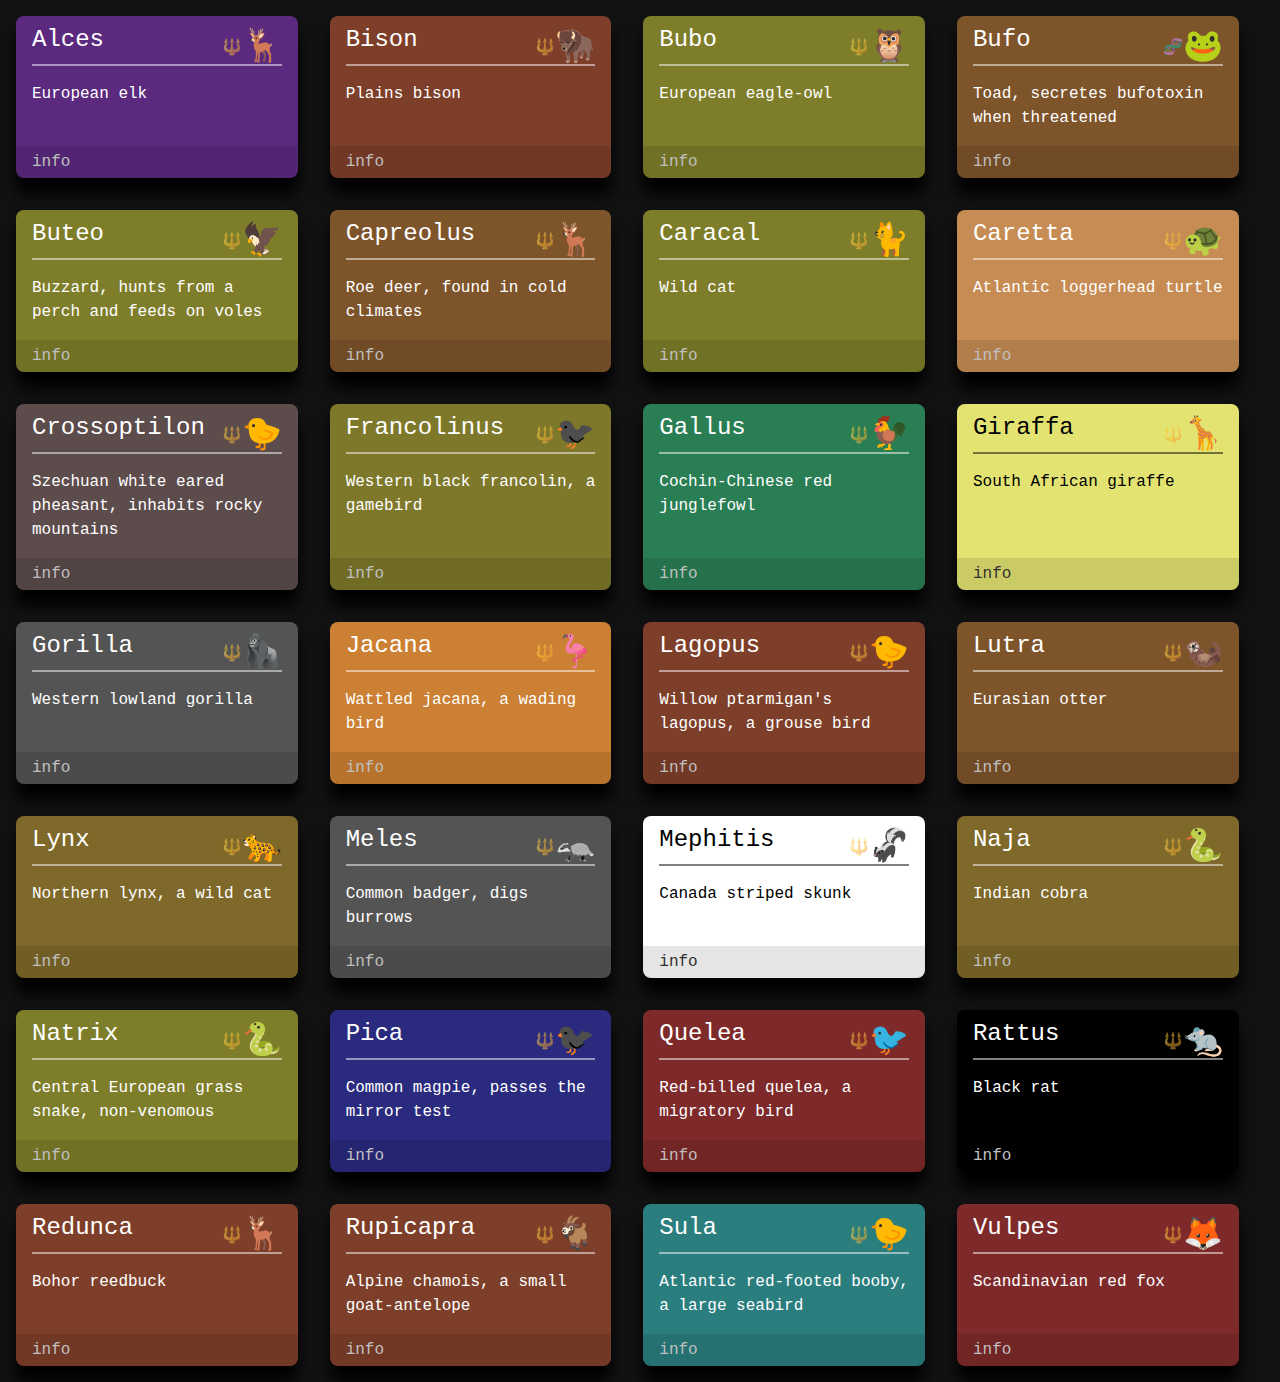
==== commit 575c3344: "Update animal.html" ====
--- a/misc/animal.html
+++ b/misc/animal.html
@@ -97,7 +97,7 @@
 
 <section style='background-color: hsl(30, 50%, 33%)'>
 	<div class='emoji'>🐸</div>
-	<div class='badge'><span title='Triple Tautonym'>🔱</span></div>
+	<div class='badge'><span title='Tautonym'>🧬</span></div>
 	<h2>Bufo</h2>
 	<p>Toad, secretes bufotoxin when threatened</p>
 	<a href='https://en.wikipedia.org/wiki/Common_toad'>info</a>
